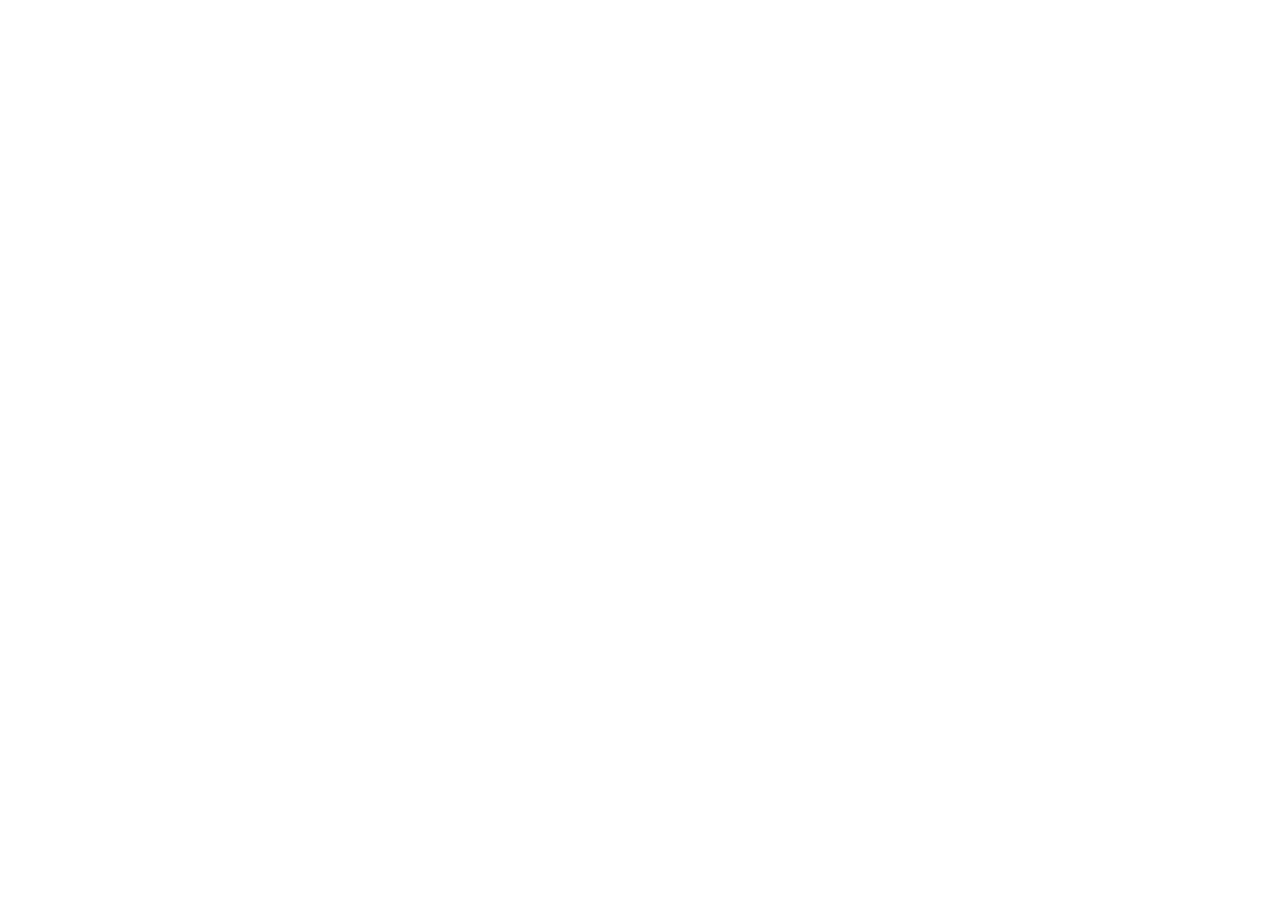
==== index.html @ a4d80876 "Update index.html" ====
<!DOCTYPE html>
<html lang="zh-CN" data-theme="light">

<head>
    <meta charset="UTF-8">
    <meta name="viewport" content="width=device-width, initial-scale=1.0">
    <title>文章卡片展示</title>
</head>

<body>
<div id="friend-circle-lite-root"></div>
<script>
    if (typeof UserConfig === 'undefined') {
        var UserConfig = {
            // 填写你的fc Lite地址
            private_api_url: 'https://fc.ruom.top/',
            // 点击加载更多时，一次最多加载几篇文章，默认20
            page_turning_number: 20,
            // 头像加载失败时，默认头像地址
            error_img: 'https://oss-cdn.bsgun.cn/Hexo-static/img/error-404.avif',
        }
    }
</script>
<link rel="stylesheet" href="./main/fclite.min.css">
<script src="./main/fclite.min.js"></script>
</body>

</html>
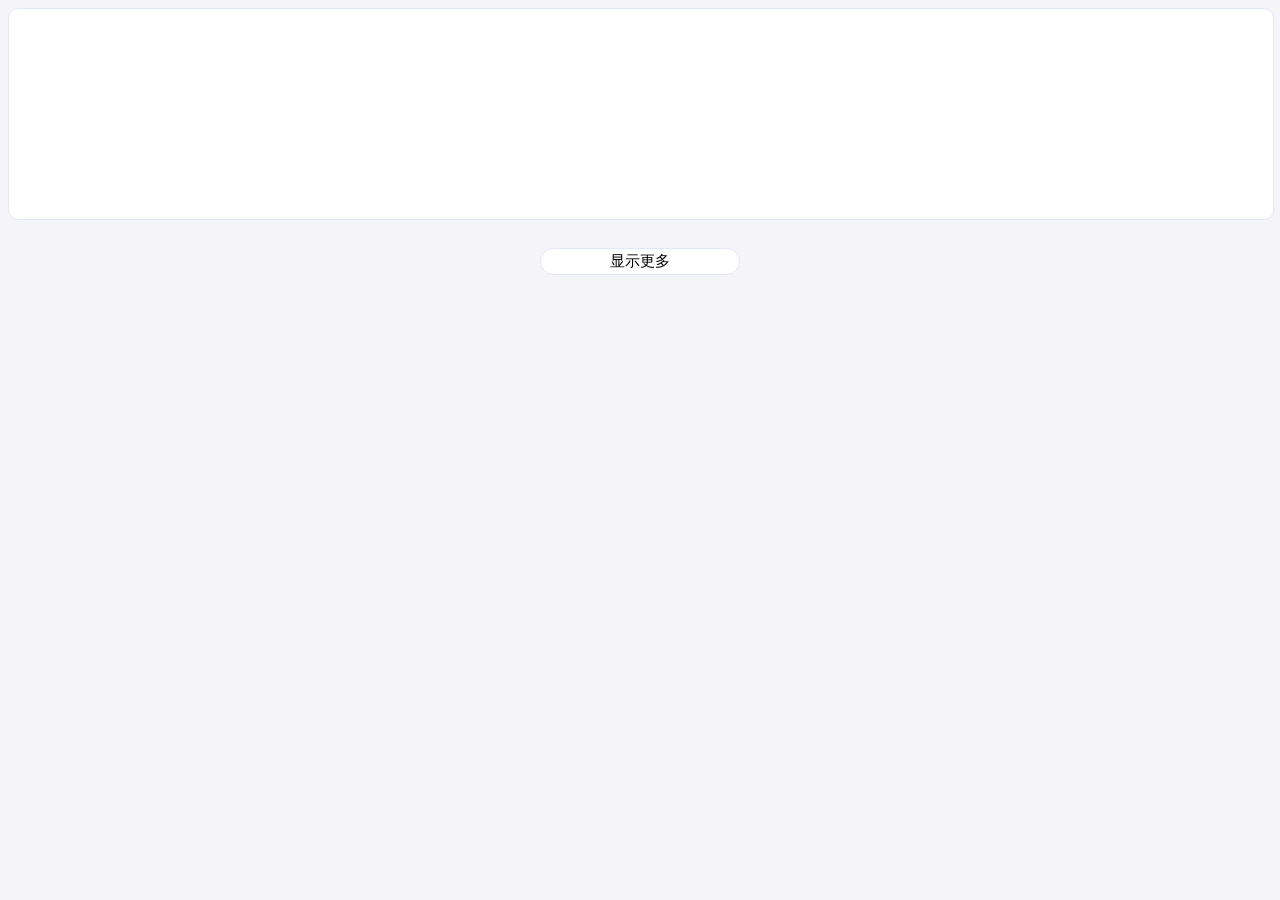
==== commit e2afbbc2: "📖修改样式表和脚本，优化FriendCircleLite的模态框和随机友链功能，增强用户体验" ====
--- a/index.html
+++ b/index.html
@@ -21,8 +21,8 @@
         }
     }
 </script>
-<link rel="stylesheet" href="./main/fclite.min.css">
-<script src="./main/fclite.min.js"></script>
+<link rel="stylesheet" href="./main/fclite.css">
+<script src="./main/fclite.js"></script>
 </body>
 
 </html>
--- a/main/fclite.css
+++ b/main/fclite.css
@@ -0,0 +1,381 @@
+/* 公共颜色变量 */
+:root {
+    --text-color-light: #000000;
+    --text-color-dark: #F7F7FA;
+    --background-color-light: #f4f4f9;
+    --background-color-dark: #181818;
+    --container-bg-color-light: white;
+    --container-bg-color-dark: #1D1E22;
+    --hover-color: #3498db;
+    --author-color-light: gray;
+    --author-color-dark: #b3b3b3;
+    --modal-bg-blur: 25px;
+    --shadow-color-light: rgba(0, 0, 0, 0.1);
+    --shadow-color-dark: rgba(255, 255, 255, 0.1);
+    --border-color-light: #e3e8f7;
+    --border-color-dark: #42444a;
+}
+
+/* 浅色模式颜色 */
+[data-theme=light] {
+    --text-color: var(--text-color-light);
+    --background-color: var(--background-color-light);
+    --tag-bg-color: #bfbfbf;
+    --container-bg-color: var(--container-bg-color-light);
+    --author-color: var(--author-color-light);
+    --shadow-color: var(--shadow-color-light);
+    --border-color: var(--border-color-light);
+    --modal-bg-color: rgba(255, 255, 255, 0.3);
+    --load-more-btn-bg-color: var(--container-bg-color);
+}
+
+/* 深色模式颜色 */
+[data-theme=dark] {
+    --text-color: var(--text-color-dark);
+    --background-color: var(--background-color-dark);
+    --tag-bg-color: #474747;
+    --container-bg-color: var(--container-bg-color-dark);
+    --author-color: var(--author-color-dark);
+    --shadow-color: var(--shadow-color-dark);
+    --border-color: var(--border-color-dark);
+    --modal-bg-color: rgba(0, 0, 0, 0.3);
+    --load-more-btn-bg-color: var(--container-bg-color);
+}
+
+body {
+    background-color: var(--background-color);
+}
+span {
+    user-select: none;
+}
+#friend-circle-lite-root {
+    width: 100%;
+}
+
+/* 随机友链文章卡片 */
+#random-article {
+    display: flex;
+    position: relative;
+    width: 100%;
+    margin: 8px 0;
+    background-color: var(--container-bg-color);
+    border-radius: 10px;
+    border:1px solid var(--border-color);
+    height: 210px;
+}
+.random-refresh {
+    cursor: pointer;
+}
+.random-container {
+    position: relative;
+    margin: 20px;
+    width: 90%;
+    height: 170px;
+}
+
+.random-title:hover{
+    text-indent: 20px;
+}
+
+.random-author {
+    font-size: 14px;
+    color: var(--author-color);
+    margin-bottom: 10px;
+}
+
+.random-container-title {
+    font-size: 20px;
+    font-weight: 700;
+    margin-bottom: 20px;
+}
+
+.random-title {
+    margin-bottom: 10px;
+    font-size: 30px;
+    transition: text-indent 0.3s ease-in-out;
+    white-space: nowrap;
+    overflow: hidden;
+    text-overflow: ellipsis;
+}
+
+.random-link-button {
+    position: absolute;
+    bottom: 20px;
+    right: 20px;
+    padding: 10px 20px;
+    border: none;
+    border-radius: 20px;
+    background-color: var(--hover-color);
+    color: #fff;
+    cursor: pointer;
+    font-size: 14px;
+    transition: background-color 0.3s ease-in-out;
+}
+
+/* 模态框样式 */
+.modal {
+    display: none;
+    position: fixed;
+    top: 0;
+    left: 0;
+    width: 100%;
+    height: 100%;
+    backdrop-filter: blur(var(--modal-bg-blur));
+    -webkit-backdrop-filter: blur(var(--modal-bg-blur));
+    z-index: 999;
+    opacity: 0;
+    transition: opacity 0.3s ease-in-out;
+}
+
+.modal.modal-open {
+    opacity: 1;
+}
+
+.modal-content {
+    position: absolute;
+    top: 50%;
+    left: 50%;
+    transform: translate(-50%, -50%) translateY(-50px);
+    width: 80%;
+    max-width: 600px;
+    overflow: hidden;
+    background-color: var(--modal-bg-color);
+    padding: 20px;
+    border: 1px solid var(--border-color);
+    z-index: 1000;
+    border-radius: 20px;
+    opacity: 0;
+    transition: transform 0.3s ease-in-out, opacity 0.3s ease-in-out;
+}
+.modal.modal-open .modal-content {
+    transform: translate(-50%, -50%) translateY(0);
+    opacity: 1;
+}
+
+.close {
+    color: #aaa;
+    float: right;
+    font-size: 28px;
+    font-weight: bold;
+}
+
+.close:hover,
+.close:focus {
+    color: black;
+    text-decoration: none;
+    cursor: pointer;
+}
+@media screen and (max-width: 440px) {
+    .modal-content {
+        width: 80%;
+    }
+}
+
+#modal-author-avatar {
+    display: block;
+    margin: 0 auto 10px;
+    border-radius: 50%;
+    width: 80px;
+    height: 80px;
+    object-fit: cover;
+}
+
+#modal-author-name-link {
+    display: block;
+    text-align: center;
+    color: var(--hover-color);
+}
+
+.modal-content hr {
+    margin: 20px 0;
+}
+
+#modal-articles-container {
+    border-top: var(--hover-color) double 2px;
+    margin-top: 10px;
+    padding-top: 10px;
+}
+
+.modal-article {
+    display: flex;
+    flex-wrap: wrap;
+    margin-bottom: 10px;
+    padding-bottom: 10px;
+    border-bottom: var(--hover-color) dashed 1px;
+}
+
+.modal-article .modal-article-title {
+    color: var(--text-color);
+    font-size: 18px;
+    line-height: 1.5;
+    cursor: pointer;
+    height: 1.5em;
+    width: 100%;
+    display: -webkit-box;
+    -webkit-line-clamp: 2;
+    -webkit-box-orient: vertical;
+    overflow: hidden;
+    text-overflow: ellipsis;
+}
+
+.modal-article .modal-article-title:hover {
+    color: var(--hover-color);
+}
+
+.modal-article .modal-article-date {
+    font-size: 12px;
+    width: 100%;
+    color: var(--author-color);
+    padding: 5px;
+    cursor: default;
+    text-align: right;
+}
+.modal-background {
+    position: absolute;
+    right: -20px;
+    bottom: -20px;
+    border-radius: 50%;
+    background-size: 100%;
+    background-position: right bottom;
+    background-repeat: no-repeat;
+    z-index: -3;
+    opacity: .5;
+    width: 160px;
+    height: 160px;
+}
+
+.modal-content {
+    position: relative;
+    z-index: 1;
+}
+/* 其他样式... */
+.articles-container {
+    display: grid;
+    grid-template-columns: repeat(auto-fill, minmax(220px, 1fr));
+    gap: 8px;
+    width: 100%;
+}
+
+.card {
+    background-color: var(--container-bg-color);
+    border-radius: 10px;
+    padding: 10px;
+    border: 1px solid var(--border-color);
+    position: relative;
+    overflow: hidden;
+    display: flex;
+    flex-direction: column;
+    justify-content: space-between;
+    height: 150px;
+}
+
+.card-title {
+    z-index: 1;
+    font-size: 17px;
+    color: var(--text-color);
+    font-weight: 520;
+    cursor: pointer;
+    margin-bottom: 10px;
+    line-height: 1.5;
+    max-height: 4.5em;
+    overflow: hidden;
+    text-overflow: ellipsis;
+    display: -webkit-box;
+    -webkit-line-clamp: 3;
+    -webkit-box-orient: vertical;
+    transition: color 0.3s;
+}
+
+.card-title:hover {
+    color: var(--hover-color);
+}
+
+.card-author,
+.card-date {
+    font-size: 12px;
+    color: var(--author-color);
+    padding: 5px;
+    transition: box-shadow 0.2s;
+}
+
+.card-author:hover {
+    box-shadow: 0 4px 8px rgba(0, 0, 0, 0.2);
+}
+
+.card-author {
+    cursor: pointer;
+    background-color: var(--background-color);
+    border: 1px solid var(--border-color);
+    border-radius: 15px;
+    display: flex;
+    padding-right: 10px;
+    width: fit-content;
+    height: 26px;
+    align-items: center;
+}
+
+#friend-circle-lite-root .card-author img {
+    border-radius: 50%;
+    width: 15px;
+    height: 15px;
+    margin: 0 2px !important;
+    object-fit: cover;
+}
+
+.card-date {
+    position: absolute;
+    z-index: 1;
+    bottom: 5px;
+    cursor: default;
+    right: 10px;
+    display: flex;
+    align-items: center;
+}
+
+#friend-circle-lite-root .card-bg {
+    cursor: default;
+    z-index: 0;
+    border-radius: 50%;
+    margin: 0;
+    position: absolute;
+    bottom: -20px;
+    right: -16px;
+    width: 140px;
+    height: 140px;
+    opacity: 0.4;
+}
+
+#load-more-btn {
+    color: var(--text-color);
+    font-size: 15px;
+    background-color: var(--container-bg-color);
+    cursor: pointer;
+    width: 200px;
+    border-radius: 20px;
+    border: 1px solid var(--border-color);
+    padding: 3px;
+    transition: all 0.3s;
+    margin: 20px auto;
+    display: block;
+}
+
+#load-more-btn:hover {
+    background-color: var(--hover-color);
+    width: 300px;
+    color: white;
+}
+
+#stats-container {
+    font-size: 13px;
+    text-align: right;
+    margin-top: 20px;
+}
+
+#stats-container > * {
+    margin-bottom: 3px;
+}
+
+#stats-container a {
+    color: var(--author-color);
+    text-decoration: none;
+}
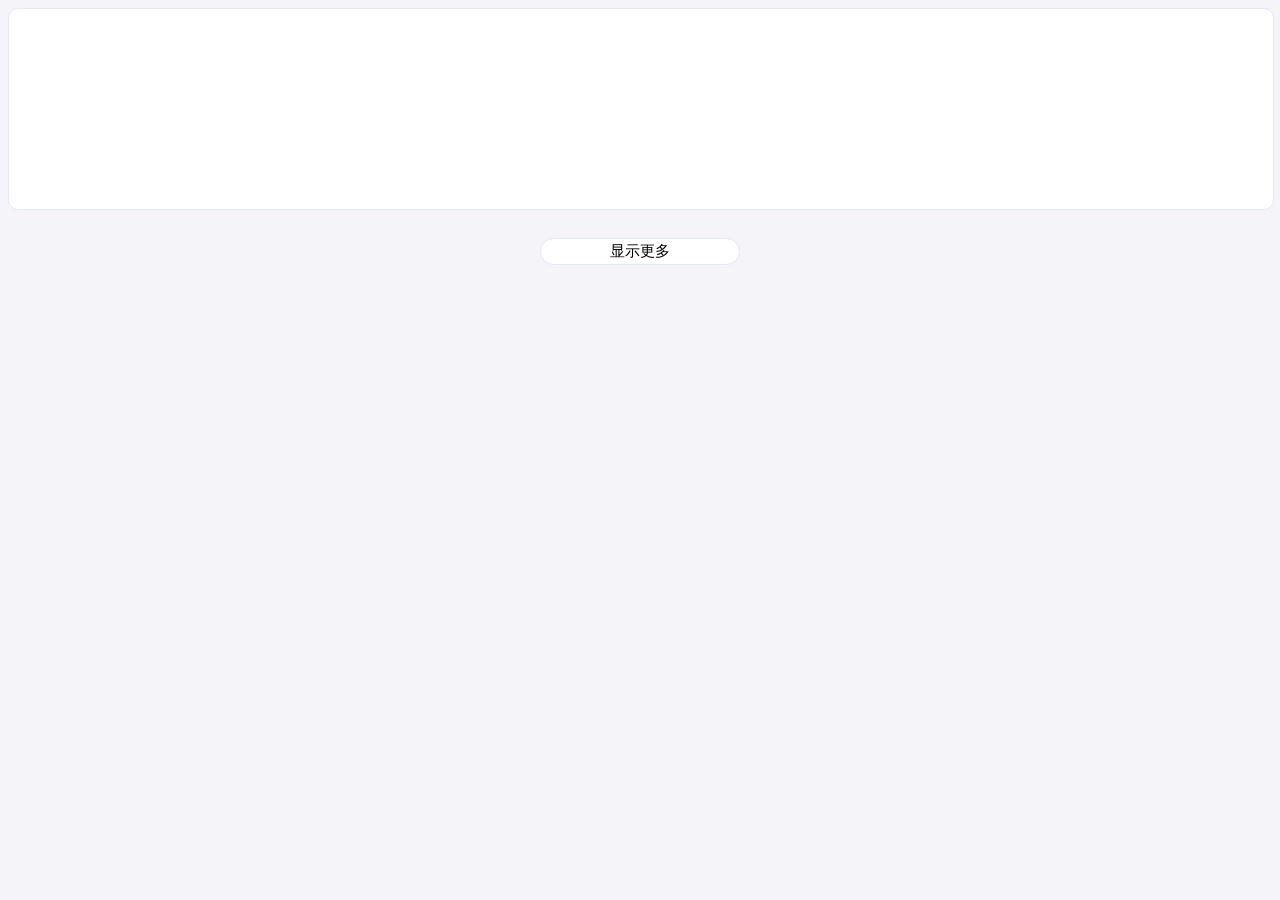
==== commit 961053c9: "📖 修改样式表和脚本，优化FriendCircleLite的模态框和随机友链功能，增强用户体验" ====
--- a/index.html
+++ b/index.html
@@ -1,6 +1,5 @@
 <!DOCTYPE html>
 <html lang="zh-CN" data-theme="light">
-
 <head>
     <meta charset="UTF-8">
     <meta name="viewport" content="width=device-width, initial-scale=1.0">
--- a/main/fclite.css
+++ b/main/fclite.css
@@ -45,9 +45,14 @@
 body {
     background-color: var(--background-color);
 }
+
 span {
     user-select: none;
 }
+a {
+    text-decoration: none;
+}
+
 #friend-circle-lite-root {
     width: 100%;
 }
@@ -61,16 +66,29 @@
     background-color: var(--container-bg-color);
     border-radius: 10px;
     border:1px solid var(--border-color);
-    height: 210px;
+    height: 200px;
 }
 .random-refresh {
-    cursor: pointer;
-}
+    display: inline-flex;
+    justify-content: center;
+    align-items: center;
+    cursor: pointer;
+}
+
+.random-refresh .icon {
+    fill: var(--author-color);
+    transition: fill 0.3s ease;
+}
+
+.random-refresh:hover .icon {
+    fill: #ff7400;
+}
+
 .random-container {
     position: relative;
     margin: 20px;
     width: 90%;
-    height: 170px;
+    height: 160px;
 }
 
 .random-title:hover{
@@ -90,7 +108,7 @@
 }
 
 .random-title {
-    margin-bottom: 10px;
+    margin-bottom: 20px;
     font-size: 30px;
     transition: text-indent 0.3s ease-in-out;
     white-space: nowrap;
@@ -166,8 +184,8 @@
     cursor: pointer;
 }
 @media screen and (max-width: 440px) {
-    .modal-content {
-        width: 80%;
+    .modal-article .modal-article-title {
+        font-size: 16px;
     }
 }
 
@@ -207,9 +225,9 @@
 .modal-article .modal-article-title {
     color: var(--text-color);
     font-size: 18px;
-    line-height: 1.5;
-    cursor: pointer;
-    height: 1.5em;
+    line-height: 2;
+    cursor: pointer;
+    height: 2em;
     width: 100%;
     display: -webkit-box;
     -webkit-line-clamp: 2;
@@ -240,8 +258,8 @@
     background-repeat: no-repeat;
     z-index: -3;
     opacity: .5;
-    width: 160px;
-    height: 160px;
+    width: 180px;
+    height: 180px;
 }
 
 .modal-content {
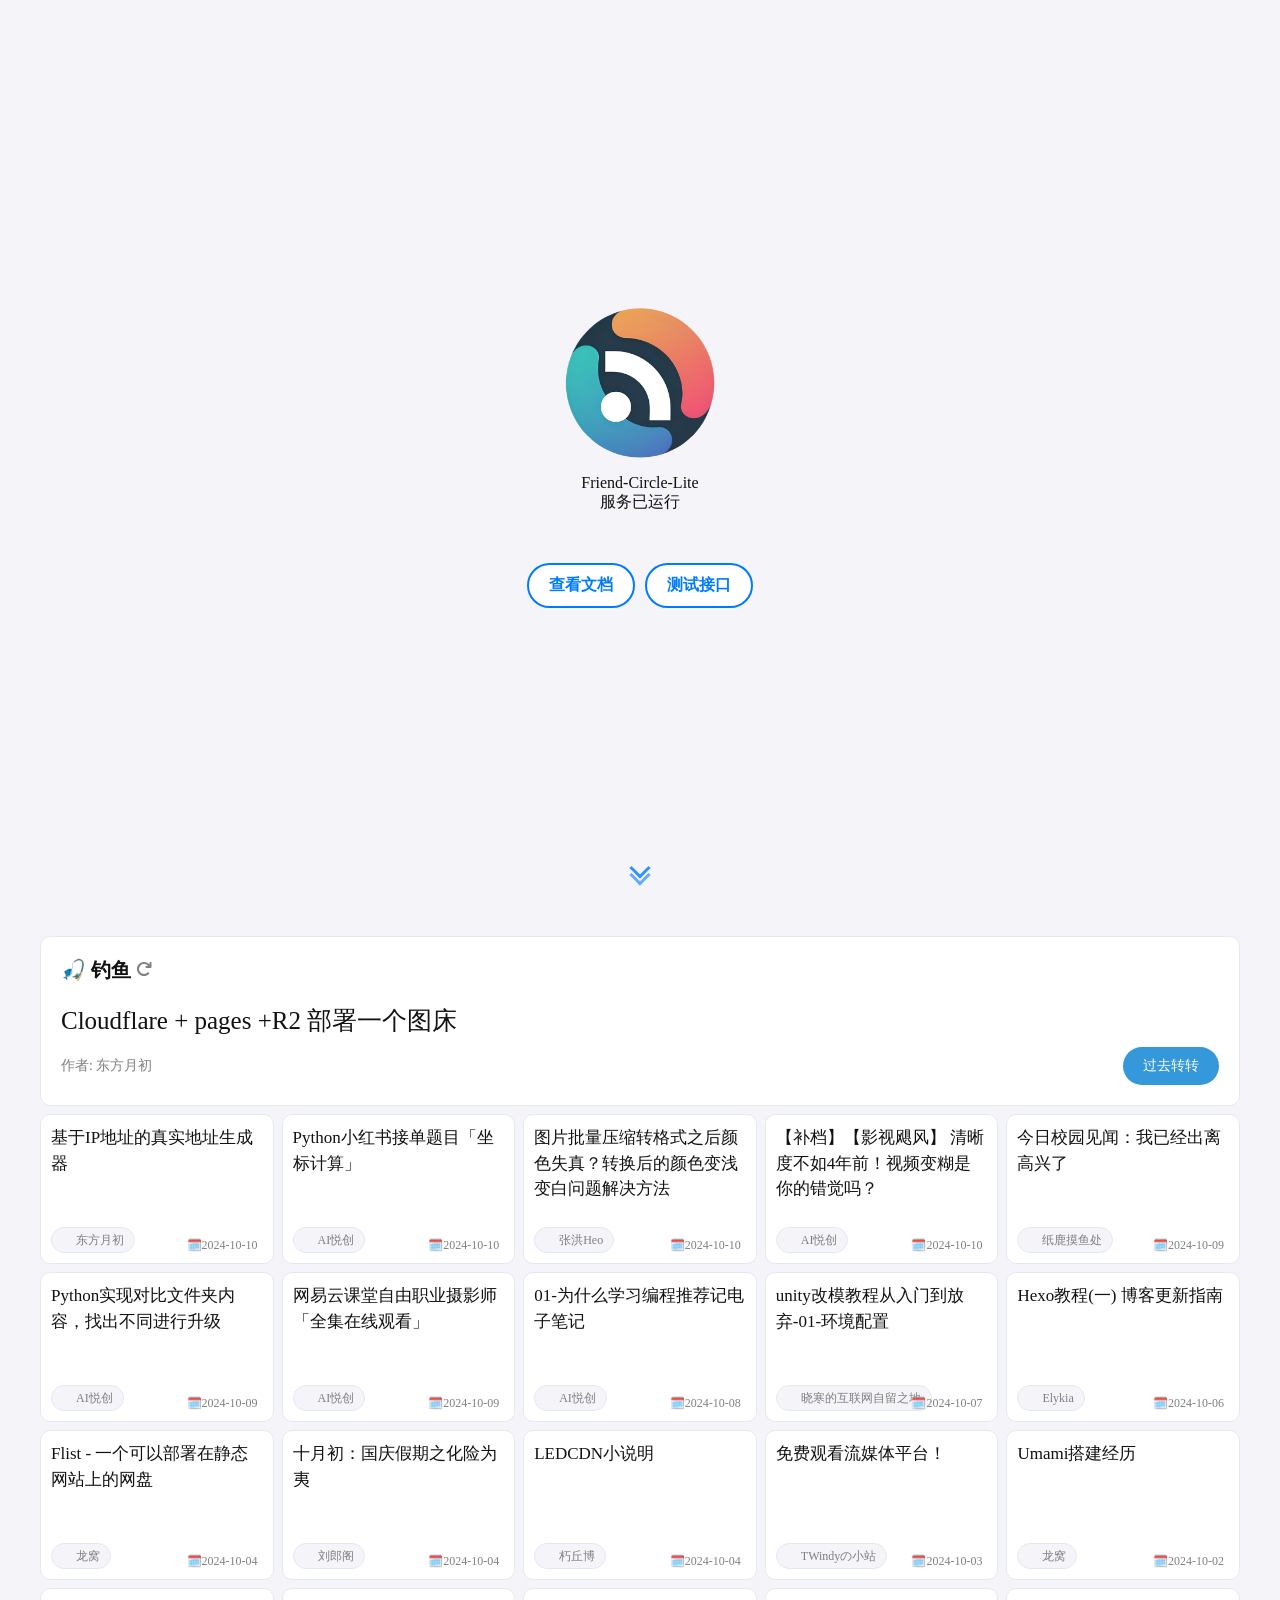
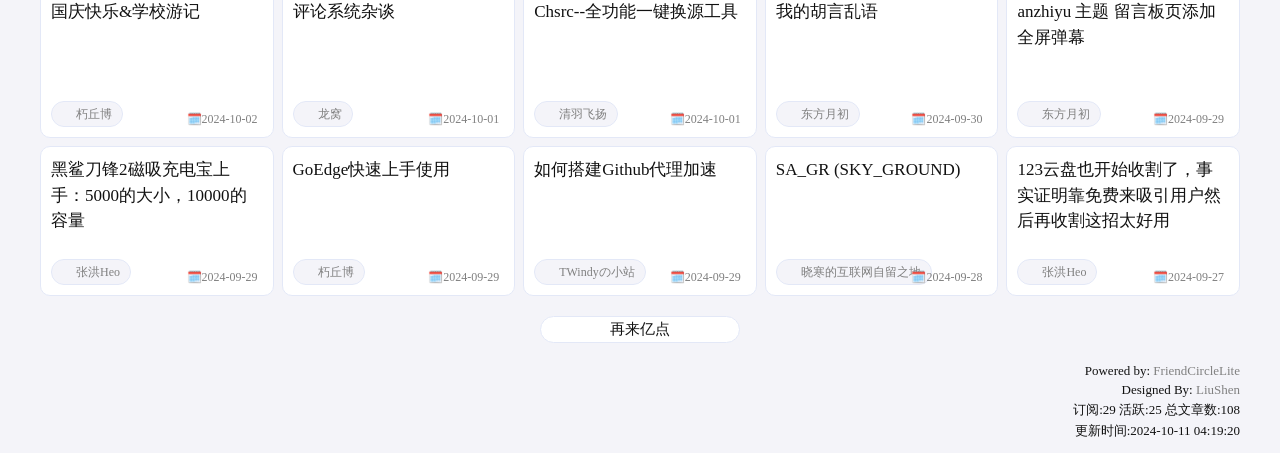
==== commit 5bbee651: "⏱️ 2024年10月11日-04时19分 GitHub Actions定时更新" ====
--- a/index.html
+++ b/index.html
@@ -2,26 +2,86 @@
 <html lang="zh-CN" data-theme="light">
 <head>
     <meta charset="UTF-8">
+    <link rel="icon" href="../favicon.ico" type="image/x-icon">
+    <link rel="shortcut icon" href="../favicon.ico" type="image/x-icon">
+    <meta name="description" content="🐱一个精简版，无后端，且仅利用github action运行的精简版友链朋友圈程序，兼容fc的json格式信息，同时支持推送友圈更新，支持他人订阅个人站点并在更新时发送邮箱推送。">
     <meta name="viewport" content="width=device-width, initial-scale=1.0">
-    <title>文章卡片展示</title>
+    <title>Frient-Circle-Lite</title>
+    <link rel="stylesheet" href="../main/fclite.css">
+    <style>
+        #friend-circle-lite-root {
+            padding: 10px 0;
+            margin: 10px auto;
+            max-width: 1200px;
+        }
+        .scroll-down-icon {
+            position: absolute;
+            bottom: 20px;
+            height: 24px;
+            color: #007BFF;
+            animation: bounce 1.5s infinite;
+        }
+        .scroll-down-icon::before,
+        .scroll-down-icon::after {
+            content: '';
+            position: absolute;
+            top: 50%;
+            left: 50%;
+            width: 12px;
+            height: 12px;
+            opacity: .8;
+            border-left: 3px solid #007BFF;
+            border-bottom: 3px solid #007BFF;
+            transform: translate(-50%, -50%) rotate(-45deg);
+        }
+        .scroll-down-icon::after {
+            top: 80%;
+            opacity: .6;
+        }
+        @keyframes bounce {
+            0%, 100% {
+                transform: translateY(0);
+                opacity: .6;
+            }
+            50% {
+                transform: translateY(-10px);
+                opacity: 1;
+            }
+        }
+    </style>
 </head>
+<body>
+    <div class="container">
+        <img src="../favicon.ico" alt="Avatar" class="avatar">
+        <p>Friend-Circle-Lite<br>服务已运行</p>
+        <div class="button-container">
+            <a href="https://blog.liushen.fun/posts/4dc716ec/" class="button" rel="nofollow">查看文档</a>
+            <a href="/all.json" class="button">测试接口</a>
+        </div>
+        <a href="#" class="scroll-down-icon" id="scroll-down-button"></a>
+    </div>
 
-<body>
-<div id="friend-circle-lite-root"></div>
-<script>
-    if (typeof UserConfig === 'undefined') {
-        var UserConfig = {
-            // 填写你的fc Lite地址
-            private_api_url: 'https://fc.ruom.top/',
-            // 点击加载更多时，一次最多加载几篇文章，默认20
-            page_turning_number: 20,
-            // 头像加载失败时，默认头像地址
-            error_img: 'https://oss-cdn.bsgun.cn/Hexo-static/img/error-404.avif',
+    <div id="friend-circle-lite-root"></div>
+    <script>
+        if (typeof UserConfig === 'undefined') {
+            var UserConfig = {
+                // 填写你的fc Lite地址
+                private_api_url: '/',
+                // 点击加载更多时，一次最多加载几篇文章，默认25
+                page_turning_number: 25,
+                // 头像加载失败时，默认头像地址
+                error_img: 'https://cdn.bsgun.cn/Hexo-static/img/error-404.avif',
+            }
         }
-    }
-</script>
-<link rel="stylesheet" href="./main/fclite.css">
-<script src="./main/fclite.js"></script>
+    </script>
+    <script>
+        const scrollButton = document.getElementById('scroll-down-button');
+        const targetElement = document.getElementById('friend-circle-lite-root');
+        scrollButton.addEventListener('click', function(event) {
+            event.preventDefault();
+            targetElement.scrollIntoView({ behavior: 'smooth' });
+        });
+    </script>
+    <script src="../main/fclite.js"></script>
 </body>
-
-</html>
+</html>
--- a/main/fclite.css
+++ b/main/fclite.css
@@ -1,7 +1,7 @@
 /* 公共颜色变量 */
 :root {
-    --text-color-light: #000000;
-    --text-color-dark: #F7F7FA;
+    --text-color-light: #111111;
+    --text-color-dark: #ddd;
     --background-color-light: #f4f4f9;
     --background-color-dark: #181818;
     --container-bg-color-light: white;
@@ -14,6 +14,10 @@
     --shadow-color-dark: rgba(255, 255, 255, 0.1);
     --border-color-light: #e3e8f7;
     --border-color-dark: #42444a;
+    --scrollbar-color-dark: #343434;
+    --scrollbar-color-light: #aeaeae;
+    --button-bg-color-light: white;
+    --button-bg-color-dark: #333;
 }
 
 /* 浅色模式颜色 */
@@ -25,8 +29,10 @@
     --author-color: var(--author-color-light);
     --shadow-color: var(--shadow-color-light);
     --border-color: var(--border-color-light);
-    --modal-bg-color: rgba(255, 255, 255, 0.3);
+    --modal-bg-color: rgba(255, 255, 255, 0.6);
     --load-more-btn-bg-color: var(--container-bg-color);
+    --scrollbar-color: var(--scrollbar-color-light);
+    --button-bg-color: var(--button-bg-color-light);
 }
 
 /* 深色模式颜色 */
@@ -38,23 +44,91 @@
     --author-color: var(--author-color-dark);
     --shadow-color: var(--shadow-color-dark);
     --border-color: var(--border-color-dark);
-    --modal-bg-color: rgba(0, 0, 0, 0.3);
+    --modal-bg-color: rgba(0, 0, 0, 0.6);
     --load-more-btn-bg-color: var(--container-bg-color);
+    --scrollbar-color: var(--scrollbar-color-dark);
+    --button-bg-color: var(--button-bg-color-dark);
+}
+
+
+* {
+    box-sizing: border-box;
+    scrollbar-width: thin;
+    scrollbar-color: var(--scrollbar-color) transparent;
+}
+html {
+    height: 100%;
 }
 
 body {
+    height: 100%;
     background-color: var(--background-color);
 }
 
 span {
-    user-select: none;
+    -webkit-user-select: none;
+       -moz-user-select: none;
+        -ms-user-select: none;
+            user-select: none;
 }
 a {
     text-decoration: none;
 }
-
+.container {
+    height: 100%;
+    display: flex;
+    flex-direction: column;
+    justify-content: center;
+    align-items: center;
+    text-align: center;
+}
+.avatar {
+    width: 150px;
+    height: 150px;
+    border-radius: 50%;
+}
+p {
+    color: var(--text-color);
+    margin-bottom: 30px;
+}
+.button-container {
+    margin-top: 20px;
+    display: flex;
+    justify-content: center;
+    gap: 10px;
+}
+.button {
+    background-color: var(--button-bg-color);
+    border: 2px solid #007BFF;
+    color: #007BFF;
+    padding: 10px 20px;
+    border-radius: 25px;
+    text-decoration: none;
+    font-size: 16px;
+    font-weight: bold;
+    display: inline-block;
+    transition: background-color 0.3s, color 0.3s;
+}
+
+.button:hover {
+    background-color: #007BFF;
+    color: white;
+}
 #friend-circle-lite-root {
+    margin-top: 0.5rem;
     width: 100%;
+    -webkit-animation: fadeIn 0.5s ease-in-out forwards;
+            animation: fadeIn 0.5s ease-in-out forwards;
+}
+
+@-webkit-keyframes fadeIn {
+    0% { opacity: 0; }
+    100% { opacity: 1; }
+}
+
+@keyframes fadeIn {
+    0% { opacity: 0; }
+    100% { opacity: 1; }
 }
 
 /* 随机友链文章卡片 */
@@ -62,11 +136,17 @@
     display: flex;
     position: relative;
     width: 100%;
+    height: 200px;
+    max-height: 170px;
     margin: 8px 0;
     background-color: var(--container-bg-color);
     border-radius: 10px;
-    border:1px solid var(--border-color);
-    height: 200px;
+    border: 1px solid var(--border-color);
+    transition: border .5s ease-in-out;
+    line-height: normal;
+}
+#random-article:hover {
+    border: 1px solid var(--hover-color);
 }
 .random-refresh {
     display: inline-flex;
@@ -76,8 +156,10 @@
 }
 
 .random-refresh .icon {
+    height: 16px;
+    width: 16px;
     fill: var(--author-color);
-    transition: fill 0.3s ease;
+    transition: fill 0.5s ease-in-out;
 }
 
 .random-refresh:hover .icon {
@@ -87,8 +169,10 @@
 .random-container {
     position: relative;
     margin: 20px;
-    width: 90%;
-    height: 160px;
+    white-space: nowrap;
+    box-sizing: border-box;
+    overflow: hidden;
+    text-overflow: ellipsis;
 }
 
 .random-title:hover{
@@ -105,15 +189,16 @@
     font-size: 20px;
     font-weight: 700;
     margin-bottom: 20px;
+    color: var(--text-color);
 }
 
 .random-title {
     margin-bottom: 20px;
-    font-size: 30px;
+    font-size: 25px;
     transition: text-indent 0.3s ease-in-out;
-    white-space: nowrap;
     overflow: hidden;
     text-overflow: ellipsis;
+    color: var(--text-color);
 }
 
 .random-link-button {
@@ -147,6 +232,7 @@
 
 .modal.modal-open {
     opacity: 1;
+    transition: opacity 0.3s ease-in-out;
 }
 
 .modal-content {
@@ -155,7 +241,7 @@
     left: 50%;
     transform: translate(-50%, -50%) translateY(-50px);
     width: 80%;
-    max-width: 600px;
+    max-width: 500px;
     overflow: hidden;
     background-color: var(--modal-bg-color);
     padding: 20px;
@@ -191,11 +277,13 @@
 
 #modal-author-avatar {
     display: block;
-    margin: 0 auto 10px;
+    margin: auto;
     border-radius: 50%;
     width: 80px;
     height: 80px;
-    object-fit: cover;
+    opacity: .7;
+    -o-object-fit: cover;
+       object-fit: cover;
 }
 
 #modal-author-name-link {
@@ -224,16 +312,14 @@
 
 .modal-article .modal-article-title {
     color: var(--text-color);
-    font-size: 18px;
-    line-height: 2;
-    cursor: pointer;
-    height: 2em;
+    line-height: 21px;
     width: 100%;
     display: -webkit-box;
     -webkit-line-clamp: 2;
     -webkit-box-orient: vertical;
     overflow: hidden;
     text-overflow: ellipsis;
+    transition: all 0.3s ease-in-out;
 }
 
 .modal-article .modal-article-title:hover {
@@ -244,11 +330,11 @@
     font-size: 12px;
     width: 100%;
     color: var(--author-color);
-    padding: 5px;
+    padding-top: 10px;
     cursor: default;
     text-align: right;
 }
-.modal-background {
+.modal-content .modal-background {
     position: absolute;
     right: -20px;
     bottom: -20px;
@@ -260,6 +346,8 @@
     opacity: .5;
     width: 180px;
     height: 180px;
+    -webkit-filter: blur(2px);
+            filter: blur(2px);
 }
 
 .modal-content {
@@ -285,6 +373,7 @@
     flex-direction: column;
     justify-content: space-between;
     height: 150px;
+    transition: border .5s ease-in-out;
 }
 
 .card-title {
@@ -301,7 +390,7 @@
     display: -webkit-box;
     -webkit-line-clamp: 3;
     -webkit-box-orient: vertical;
-    transition: color 0.3s;
+    transition: color 0.3s ease-in-out;
 }
 
 .card-title:hover {
@@ -313,7 +402,7 @@
     font-size: 12px;
     color: var(--author-color);
     padding: 5px;
-    transition: box-shadow 0.2s;
+    transition: box-shadow 0.3s ease-in-out;
 }
 
 .card-author:hover {
@@ -327,6 +416,8 @@
     border-radius: 15px;
     display: flex;
     padding-right: 10px;
+    width: -webkit-fit-content;
+    width: -moz-fit-content;
     width: fit-content;
     height: 26px;
     align-items: center;
@@ -336,8 +427,9 @@
     border-radius: 50%;
     width: 15px;
     height: 15px;
-    margin: 0 2px !important;
-    object-fit: cover;
+    margin: 0 2px;
+    -o-object-fit: cover;
+       object-fit: cover;
 }
 
 .card-date {
@@ -351,16 +443,30 @@
 }
 
 #friend-circle-lite-root .card-bg {
-    cursor: default;
     z-index: 0;
     border-radius: 50%;
+    margin: -30px;
+    position: absolute;
+    bottom: 0;
+    right: 0;
+    width: 150px;
+    height: 150px;
+    opacity: 0.4;
+    transform: scale(.9);
+    transition: all 0.3s ease-in-out;
+    -webkit-filter: blur(2px);
+            filter: blur(2px);
+}
+.card:hover {
+    border: 1px solid var(--hover-color);
+}
+
+#friend-circle-lite-root .card:hover .card-bg {
+    -webkit-filter: blur(0);
+            filter: blur(0);
+    transform: scale(.8);
     margin: 0;
-    position: absolute;
-    bottom: -20px;
-    right: -16px;
-    width: 140px;
-    height: 140px;
-    opacity: 0.4;
+    opacity: 0.6;
 }
 
 #load-more-btn {
@@ -372,7 +478,7 @@
     border-radius: 20px;
     border: 1px solid var(--border-color);
     padding: 3px;
-    transition: all 0.3s;
+    transition: all 0.3s ease-in-out;
     margin: 20px auto;
     display: block;
 }
@@ -391,9 +497,10 @@
 
 #stats-container > * {
     margin-bottom: 3px;
+    color: var(--text-color);
 }
 
 #stats-container a {
     color: var(--author-color);
     text-decoration: none;
-}
+}
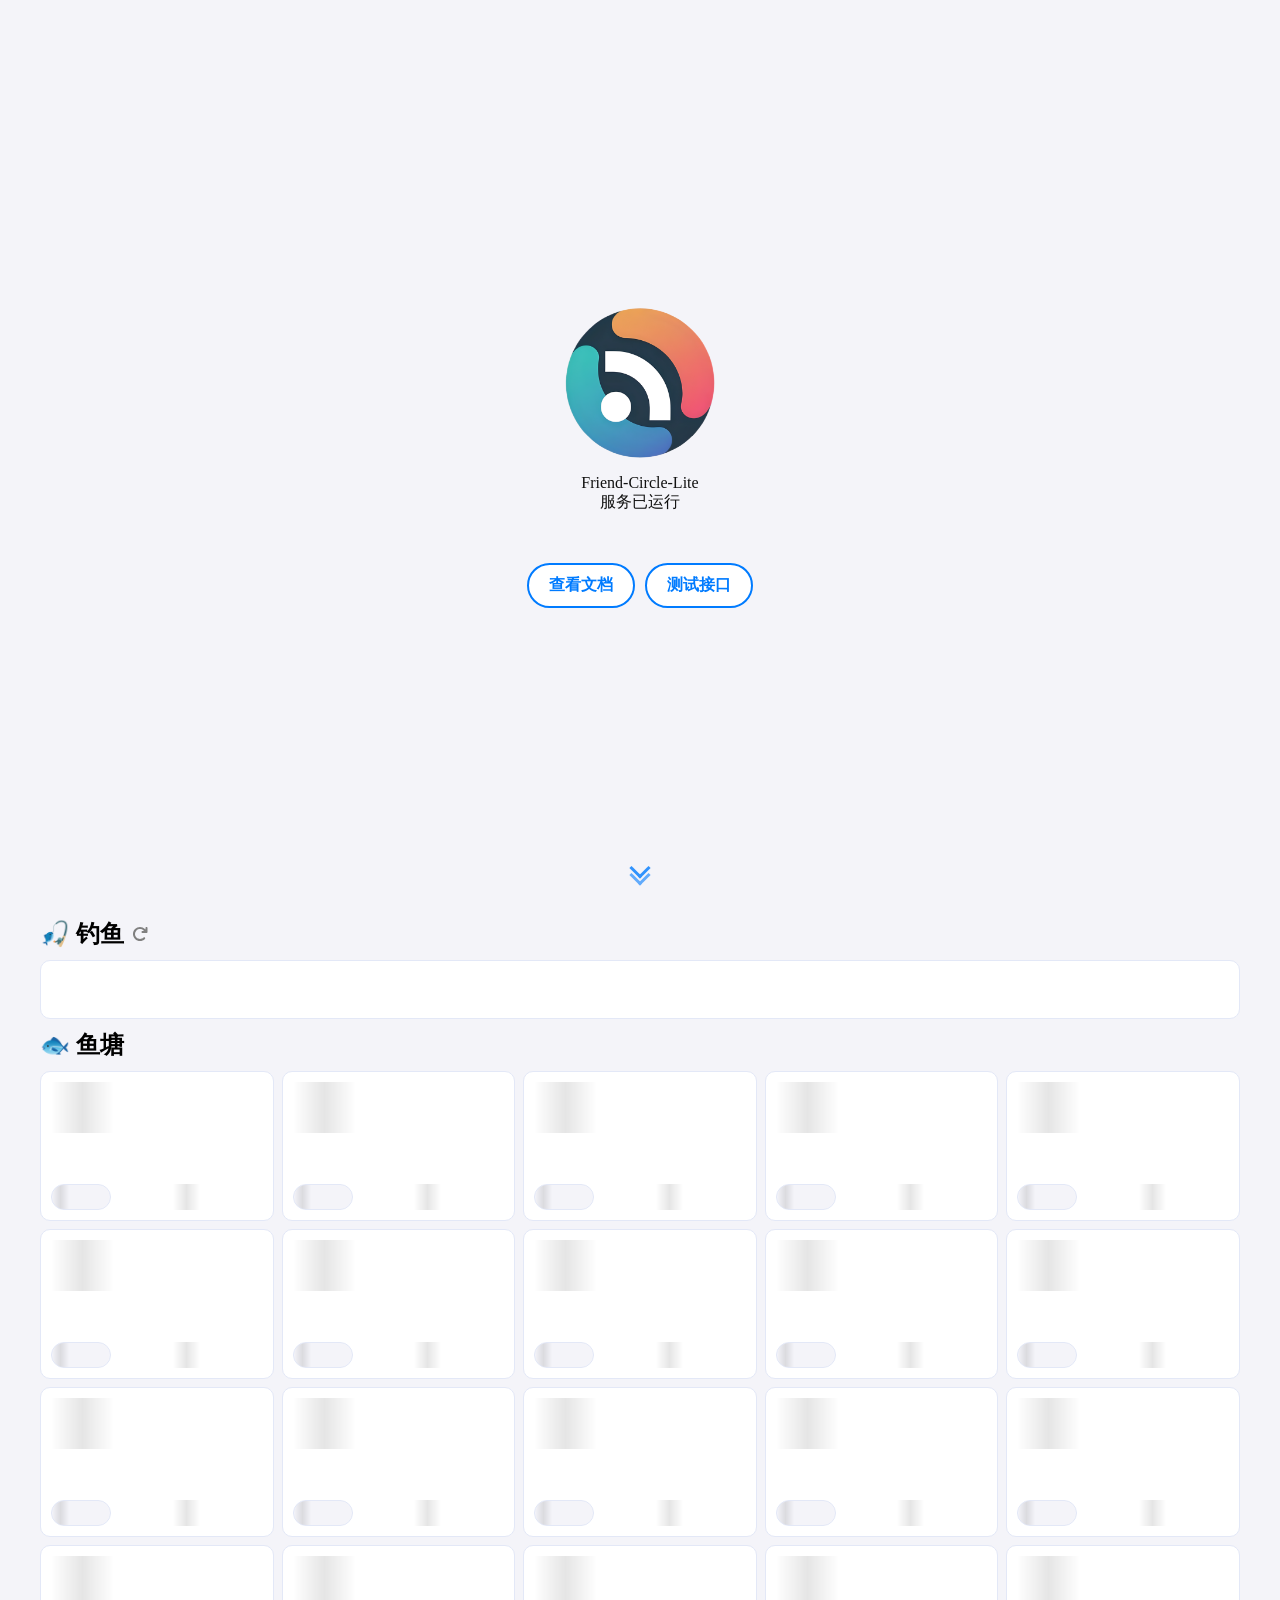
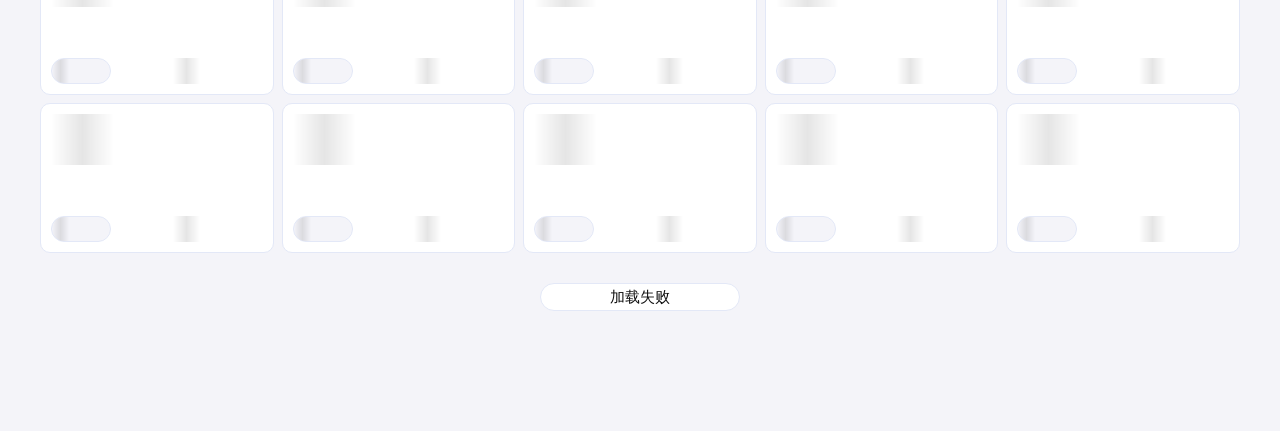
==== commit d334b0df: "⏱️ 2024年12月09日-04时19分 GitHub Actions定时更新" ====
--- a/index.html
+++ b/index.html
@@ -1,5 +1,6 @@
 <!DOCTYPE html>
 <html lang="zh-CN" data-theme="light">
+
 <head>
     <meta charset="UTF-8">
     <link rel="icon" href="../favicon.ico" type="image/x-icon">
@@ -7,13 +8,14 @@
     <meta name="description" content="🐱一个精简版，无后端，且仅利用github action运行的精简版友链朋友圈程序，兼容fc的json格式信息，同时支持推送友圈更新，支持他人订阅个人站点并在更新时发送邮箱推送。">
     <meta name="viewport" content="width=device-width, initial-scale=1.0">
     <title>Frient-Circle-Lite</title>
-    <link rel="stylesheet" href="../main/fclite.css">
+    <link rel="stylesheet" href="../main/main.css">
     <style>
         #friend-circle-lite-root {
             padding: 10px 0;
-            margin: 10px auto;
+            margin: auto;
             max-width: 1200px;
         }
+
         .scroll-down-icon {
             position: absolute;
             bottom: 20px;
@@ -61,27 +63,64 @@
         <a href="#" class="scroll-down-icon" id="scroll-down-button"></a>
     </div>
 
-    <div id="friend-circle-lite-root"></div>
+    <div id="friend-circle-lite-root">
+        <div class="fishing-random">
+            <div class="random-header">
+                <span>🎣 钓鱼</span>
+                <svg class="random-refresh" viewBox="0 0 1024 1024" width="16" height="16">
+                    <path d="M772.6 320H672c-35.4 0-64 28.6-64 64s28.6 64 64 64h256c35.4 0 64-28.6 64-64V128c0-35.4-28.6-64-64-64s-64 28.6-64 64v102.4l-35.2-35.2c-175-175-458.6-175-633.6 0s-175 458.6 0 633.6 458.6 175 633.6 0c25-25 25-65.6 0-90.6s-65.6-25-90.6 0c-125 125-327.6 125-452.6 0s-125-327.6 0-452.6 327.6-125 452.6 0l34.4 34.4z"></path>
+                </svg>
+            </div>
+            <div id="random-article"></div>
+            <div class="random-header">
+                <span>🐟 鱼塘</span>
+            </div>
+        </div>
+        <div class="articles-container"></div>
+        <button id="load-more">再来亿点</button>
+        <div id="stats"></div>
+    </div>
+
+    <script>
+        document.getElementById('scroll-down-button').addEventListener('click', function(e) {
+            e.preventDefault();
+            const friendCircle = document.getElementById('friend-circle-lite-root');
+            friendCircle.scrollIntoView({ behavior: 'smooth' });
+        });
+    </script>
     <script>
         if (typeof UserConfig === 'undefined') {
             var UserConfig = {
                 // 填写你的fc Lite地址
-                private_api_url: '/',
+                private_api_url: 'https://fc.ruom.top/',
                 // 点击加载更多时，一次最多加载几篇文章，默认25
                 page_turning_number: 25,
                 // 头像加载失败时，默认头像地址
-                error_img: 'https://cdn.bsgun.cn/Hexo-static/img/error-404.avif',
+                error_img: 'https://fastly.jsdelivr.net/gh/JLinMr/Friend-Circle-Lite@latest/static/favicon.ico',
+                // 缓存时间（毫秒），默认10分钟
+                cache_duration: 60 * 60 * 1000, // 10分钟 = 10 * 60 * 1000 毫秒
             }
         }
     </script>
     <script>
-        const scrollButton = document.getElementById('scroll-down-button');
-        const targetElement = document.getElementById('friend-circle-lite-root');
-        scrollButton.addEventListener('click', function(event) {
-            event.preventDefault();
-            targetElement.scrollIntoView({ behavior: 'smooth' });
-        });
+        (function() {
+            const container = document.querySelector('.articles-container');
+            const cardCount = UserConfig.page_turning_number || 25;
+            const cardHTML = `
+                <div class="card loading">
+                    <div class="skeleton-content">
+                        <div class="skeleton card-title"></div>
+                        <div class="card-info">
+                            <div class="skeleton card-author"></div>
+                            <div class="skeleton card-date"></div>
+                        </div>
+                    </div>
+                    <div class="real-content hidden"></div>
+                </div>
+            `;
+            container.innerHTML = cardHTML.repeat(cardCount);
+        })();
     </script>
-    <script src="../main/fclite.js"></script>
+    <script src="../main/main.js"></script>
 </body>
 </html>
--- a/main/main.css
+++ b/main/main.css
@@ -0,0 +1,540 @@
+/* 1. 变量定义 */
+:root {
+    /* 文字颜色 */
+    --text-color-light: #111111;
+    --text-color-dark: #ddd;
+    
+    /* 背景颜色 */
+    --background-color-light: #f4f4f9;
+    --background-color-dark: #181818;
+    
+    /* 容器背景 */
+    --container-bg-color-light: white;
+    --container-bg-color-dark: #1D1E22;
+    
+    /* 交互颜色 */
+    --hover-color: #3498db;
+    
+    /* 作者相关颜色 */
+    --author-color-light: gray;
+    --author-color-dark: #b3b3b3;
+    
+    /* 模态框相关 */
+    --modal-bg-blur: 25px;
+    
+    /* 阴影和边框 */
+    --shadow-color-light: rgba(0, 0, 0, 0.1);
+    --shadow-color-dark: rgba(255, 255, 255, 0.1);
+    --border-color-light: #e3e8f7;
+    --border-color-dark: #42444a;
+    
+    /* 滚动条 */
+    --scrollbar-color-dark: #343434;
+    --scrollbar-color-light: #aeaeae;
+    
+    /* 按钮 */
+    --button-bg-color-light: white;
+    --button-bg-color-dark: #333;
+}
+
+/* 2. 主题相关样式 */
+[data-theme=light] {
+    --text-color: var(--text-color-light);
+    --background-color: var(--background-color-light);
+    --tag-bg-color: #bfbfbf;
+    --container-bg-color: var(--container-bg-color-light);
+    --author-color: var(--author-color-light);
+    --shadow-color: var(--shadow-color-light);
+    --border-color: var(--border-color-light);
+    --modal-bg-color: rgba(255, 255, 255, 0.6);
+    --load-more-btn-bg-color: var(--container-bg-color);
+    --scrollbar-color: var(--scrollbar-color-light);
+    --button-bg-color: var(--button-bg-color-light);
+}
+
+[data-theme=dark] {
+    --text-color: var(--text-color-dark);
+    --background-color: var(--background-color-dark);
+    --tag-bg-color: #474747;
+    --container-bg-color: var(--container-bg-color-dark);
+    --author-color: var(--author-color-dark);
+    --shadow-color: var(--shadow-color-dark);
+    --border-color: var(--border-color-dark);
+    --modal-bg-color: rgba(0, 0, 0, 0.6);
+    --load-more-btn-bg-color: var(--container-bg-color);
+    --scrollbar-color: var(--scrollbar-color-dark);
+    --button-bg-color: var(--button-bg-color-dark);
+}
+
+/* 3. 基础样式 */
+* {
+    box-sizing: border-box;
+    scrollbar-width: thin;
+    scrollbar-color: var(--scrollbar-color) transparent;
+    user-select: none;
+}
+
+html {
+    height: 100%;
+}
+
+body {
+    height: 100%;
+    background-color: var(--background-color);
+}
+
+span {
+    user-select: none;
+}
+
+a {
+    text-decoration: none;
+}
+
+p {
+    color: var(--text-color);
+    margin-bottom: 30px;
+}
+
+/* 4. 布局组件 */
+.container {
+    height: 100%;
+    display: flex;
+    flex-direction: column;
+    justify-content: center;
+    align-items: center;
+    text-align: center;
+}
+
+.avatar {
+    width: 150px;
+    height: 150px;
+    border-radius: 50%;
+}
+
+.button-container {
+    margin-top: 20px;
+    display: flex;
+    justify-content: center;
+    gap: 10px;
+}
+
+.button {
+    background-color: var(--button-bg-color);
+    border: 2px solid #007BFF;
+    color: #007BFF;
+    padding: 10px 20px;
+    border-radius: 25px;
+    text-decoration: none;
+    font-size: 16px;
+    font-weight: bold;
+    display: inline-block;
+    transition: background-color 0.3s, color 0.3s;
+}
+
+.button:hover {
+    background-color: #007BFF;
+    color: white;
+}
+
+#friend-circle-lite-root {
+    display: flex;
+    flex-direction: column;
+    gap: 10px;
+}
+
+/* 5. 卡片相关样式 */
+/* 随机文章卡片 */
+#random-article {
+    padding: 15px;
+    background-color: var(--container-bg-color);
+    border-radius: 10px;
+    border: 1px solid var(--border-color);
+    min-height: 59px;
+    transition: all .5s ease-in-out;
+    line-height: 1.6;
+}
+
+#random-article:hover {
+    border: 1px solid var(--hover-color);
+}
+
+.fishing-random{
+    display: flex;
+    flex-direction: column;
+    gap: 10px;
+}
+
+.random-header {
+    display: flex;
+    align-items: center;
+    gap: 8px;
+    font-size: 24px;
+    font-weight: bold;
+}
+
+.random-refresh {
+    cursor: pointer;
+    fill: var(--author-color);
+    transition: fill 0.3s;
+}
+
+.random-refresh:hover {
+    fill: #ff7400;
+}
+
+.random-content {
+    font-size: 20px;
+}
+
+.random-author,
+.random-title {
+    cursor: pointer;
+    padding: 3px;
+    color: var(--hover-color);
+    background: linear-gradient(rgba(51,119,255,.149), rgba(51,119,255,.149)) 0 100%/100% 10% no-repeat;
+    transition: background-size .3s ease-in-out, border-radius .3s ease-in-out;
+}
+
+.random-author:hover,
+.random-title:hover {
+    border-radius: 5px;
+    background-size: 100% 100%;
+}
+
+.random-container-title {
+    font-size: 20px;
+    font-weight: 700;
+    margin-bottom: 20px;
+}
+
+/* 文章列表卡片 */
+.articles-container {
+    display: grid;
+    grid-template-columns: repeat(auto-fill, minmax(220px, 1fr));
+    gap: 8px;
+    width: 100%;
+}
+
+.card {
+    background-color: var(--container-bg-color);
+    border-radius: 10px;
+    border: 1px solid var(--border-color);
+    position: relative;
+    overflow: hidden;
+    height: 150px;
+    transition: all .5s ease-in-out;
+}
+
+.card:hover {
+    border: 1px solid var(--hover-color);
+}
+
+.card-info {
+    display: flex;
+    justify-content: space-between;
+    align-items: center;
+    width: 100%;
+    z-index: 1;
+}
+
+.card-title {
+    z-index: 1;
+    font-size: 17px;
+    color: var(--text-color);
+    font-weight: 520;
+    cursor: pointer;
+    margin-bottom: 10px;
+    line-height: 1.5;
+    max-height: 4.5em;
+    overflow: hidden;
+    text-overflow: ellipsis;
+    display: -webkit-box;
+    -webkit-line-clamp: 3;
+    -webkit-box-orient: vertical;
+    transition: color 0.3s ease-in-out;
+}
+
+.card-title:hover {
+    color: var(--hover-color);
+}
+
+.card-author,
+.card-date {
+    font-size: 12px;
+    color: var(--author-color);
+    transition: box-shadow 0.3s ease-in-out;
+}
+
+.card-author {
+    cursor: pointer;
+    background-color: var(--background-color);
+    border: 1px solid var(--border-color);
+    border-radius: 15px;
+    display: flex;
+    padding: 5px;
+    width: fit-content;
+    max-width: 110px;
+    height: 26px;
+    align-items: center;
+    white-space: nowrap;
+    overflow: hidden;
+    text-overflow: ellipsis;
+}
+
+.card-author:hover {
+    box-shadow: 0 4px 8px rgba(0, 0, 0, 0.2);
+}
+
+.card-author img {
+    border-radius: 50%;
+    width: 15px;
+    height: 15px;
+    margin: 0 2px;
+    object-fit: cover;
+}
+
+.card-bg {
+    position: absolute;
+    top: 50%;
+    right: 10px;
+    transform: translateY(-50%);
+    width: 100px;
+    height: 100px;
+    border-radius: 50%;
+    opacity: 0.4;
+    transition: all 0.3s ease-in-out;
+    filter: blur(3px);
+    z-index: 0;
+}
+
+.card:hover .card-bg {
+    transform: translateY(-50%) scale(1.2);
+}
+
+/* 加载更多按钮 */
+#load-more {
+    display: flex;
+    color: var(--text-color);
+    font-size: 15px;
+    background-color: var(--container-bg-color);
+    cursor: pointer;
+    width: 200px;
+    border-radius: 20px;
+    border: 1px solid var(--border-color);
+    padding: 3px;
+    transition: all 0.3s ease-in-out;
+    margin: 20px auto;
+    min-height: 28.4px;
+    align-items: center;
+    justify-content: center;
+}
+
+#load-more:hover {
+    background-color: var(--hover-color);
+    width: 300px;
+    color: white;
+}
+
+/* 统计容器 */
+#stats {
+    display: flex;
+    font-size: 13px;
+    min-height: 80px;
+    flex-direction: column;
+    align-content: flex-end;
+    flex-wrap: wrap;
+    gap: 3px;
+}
+
+#stats a {
+    color: var(--author-color);
+}
+
+/* 6. 模态框相关样式 */
+.modal {
+    display: none;
+    position: fixed;
+    top: 0;
+    left: 0;
+    width: 100%;
+    height: 100%;
+    backdrop-filter: blur(var(--modal-bg-blur));
+    -webkit-backdrop-filter: blur(var(--modal-bg-blur));
+    z-index: 999;
+    opacity: 0;
+    transition: opacity 0.3s ease-in-out;
+}
+
+.modal.modal-open {
+    opacity: 1;
+}
+
+.modal-content {
+    position: absolute;
+    top: 50%;
+    left: 50%;
+    transform: translate(-50%, -50%) translateY(-50px);
+    width: 80%;
+    max-width: 500px;
+    overflow: hidden;
+    background-color: var(--modal-bg-color);
+    padding: 20px;
+    border: 1px solid var(--border-color);
+    z-index: 1000;
+    border-radius: 20px;
+    opacity: 0;
+    transition: transform 0.3s ease-in-out, opacity 0.3s ease-in-out;
+}
+
+.modal.modal-open .modal-content {
+    transform: translate(-50%, -50%) translateY(0);
+    opacity: 1;
+}
+
+.modal-avatar {
+    display: block;
+    margin: auto;
+    border-radius: 50%;
+    width: 80px;
+    height: 80px;
+    opacity: .7;
+    object-fit: cover;
+}
+
+.modal-link {
+    display: block;
+    text-align: center;
+    color: var(--hover-color);
+}
+
+.modal-content hr {
+    margin: 20px 0;
+}
+
+.modal-articles {
+    border-top: var(--hover-color) double 2px;
+    margin-top: 10px;
+    padding-top: 10px;
+}
+
+.modal-article {
+    display: flex;
+    flex-wrap: wrap;
+    margin-bottom: 10px;
+    padding-bottom: 10px;
+    border-bottom: var(--hover-color) dashed 1px;
+}
+
+.modal-article .modal-article-title {
+    color: var(--text-color);
+    line-height: 21px;
+    width: 100%;
+    display: -webkit-box;
+    -webkit-line-clamp: 2;
+    -webkit-box-orient: vertical;
+    overflow: hidden;
+    text-overflow: ellipsis;
+    transition: all 0.3s ease-in-out;
+}
+
+.modal-article .modal-article-title:hover {
+    color: var(--hover-color);
+}
+
+.modal-article .modal-article-date {
+    font-size: 12px;
+    width: 100%;
+    color: var(--author-color);
+    padding-top: 10px;
+    cursor: default;
+    text-align: right;
+}
+
+.modal-content .modal-background {
+    position: absolute;
+    right: -20px;
+    bottom: -20px;
+    border-radius: 50%;
+    background-size: 100%;
+    background-position: right bottom;
+    background-repeat: no-repeat;
+    z-index: -3;
+    opacity: .5;
+    width: 180px;
+    height: 180px;
+    filter: blur(2px);
+}
+
+/* 7. 骨架屏相关样式 */
+.skeleton-content, 
+.real-content {
+    position: absolute;
+    top: 0;
+    left: 0;
+    width: 100%;
+    height: 100%;
+    display: flex;
+    padding: 10px;
+    flex-direction: column;
+    justify-content: space-between;
+    transition: opacity 0.5s ease-in-out;
+}
+
+.skeleton {
+    opacity: 1;
+    position: relative;
+    overflow: hidden;
+    transform: translateY(0px);
+}
+
+.card-title.skeleton {
+    min-height: 51px;
+}
+
+.card-author.skeleton {
+    min-width: 60px;
+}
+
+.card-date.skeleton {
+    min-height: 26px;
+    min-width: 90px;
+}
+
+.hidden {
+    opacity: 0;
+}
+
+/* 8. 动画相关样式 */
+@keyframes fadeIn {
+    0% { opacity: 0; }
+    100% { opacity: 1; }
+}
+
+@keyframes skeleton-shine {
+    0% {
+        transform: translateX(-100%);
+    }
+    100% {
+        transform: translateX(400%);
+    }
+}
+
+.skeleton::after {
+    content: '';
+    position: absolute;
+    top: 0;
+    left: 0;
+    width: 30%;
+    height: 100%;
+    background: linear-gradient(90deg,transparent,var(--shadow-color),transparent);
+    animation: skeleton-shine 1.5s linear infinite;
+    will-change: transform;
+}
+
+/* 响应式设计 */
+@media screen and (max-width: 440px) {
+    .modal-article .modal-article-title {
+        font-size: 16px;
+    }
+}
